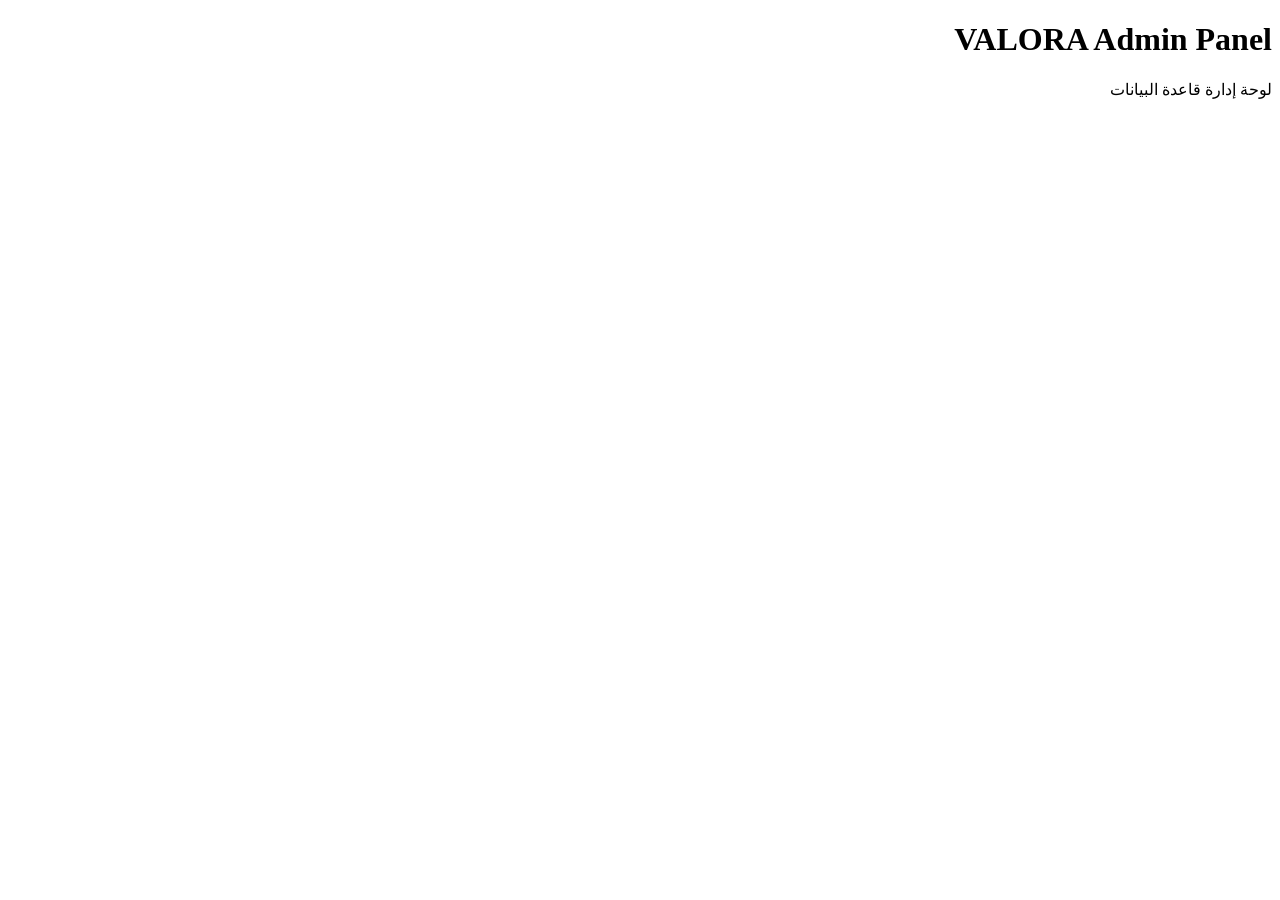
==== index.html @ ce0b0585 "Add initial HTML structure for admin panel" ====
<!DOCTYPE html>
<html lang="ar" dir="rtl">
<head>
    <meta charset="UTF-8">

    <meta name="viewport" content="width=device-width, initial-scale=1.0">

    <title>VALORA Admin Panel</title>

    <link rel="stylesheet" href="css/style.css">
</head>

<body>

    <div id="app">

        <!-- سيتم بناء لوحة الإدارة هنا -->

        <h1>VALORA Admin Panel</h1>

        <p>لوحة إدارة قاعدة البيانات</p>

    </div>


    <script src="js/app.js"></script>

</body>
</html>
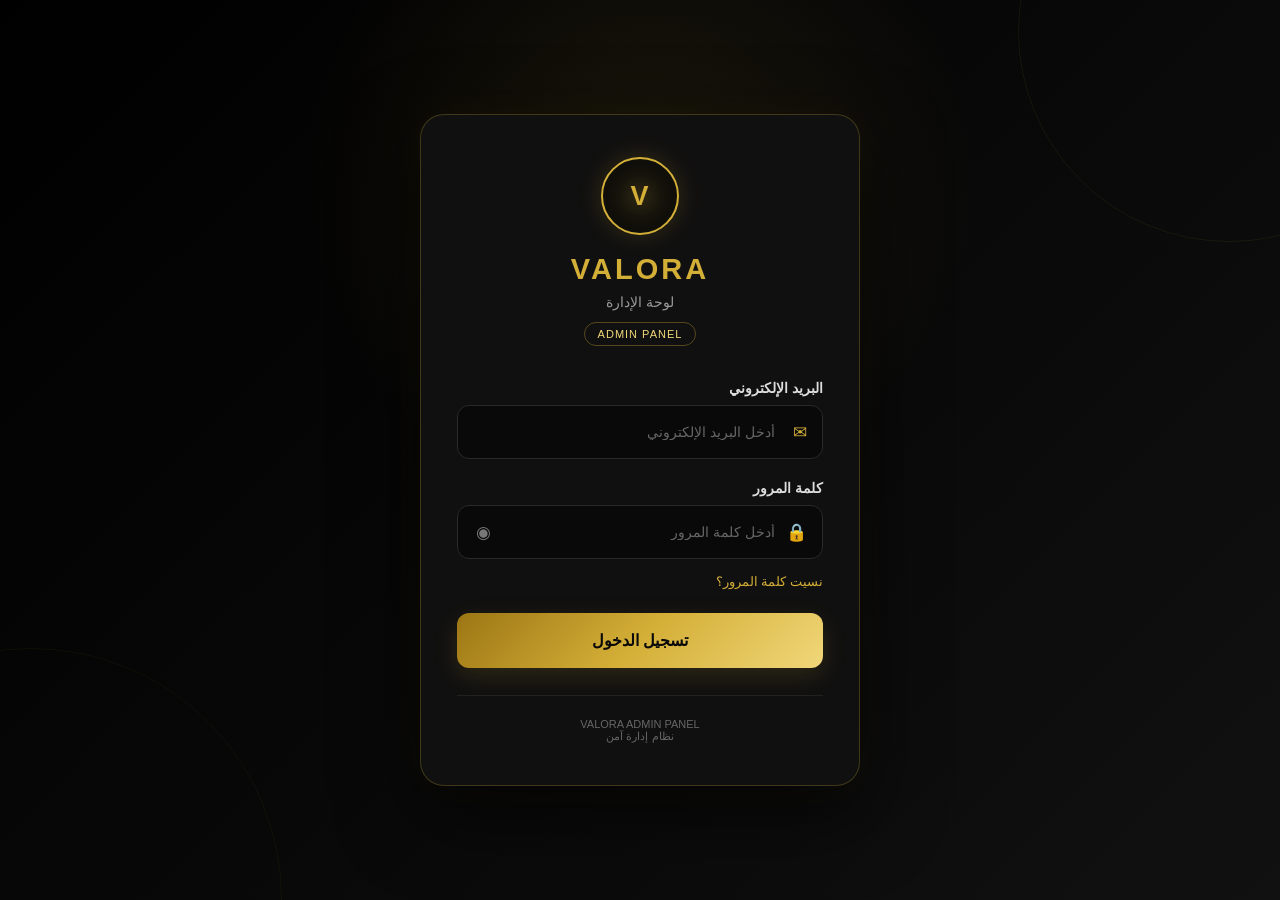
==== commit 509c9674: "Create index.html" ====
--- a/index.html
+++ b/index.html
@@ -2,28 +2,510 @@
 <html lang="ar" dir="rtl">
 <head>
     <meta charset="UTF-8">
-
     <meta name="viewport" content="width=device-width, initial-scale=1.0">
 
-    <title>VALORA Admin Panel</title>
-
-    <link rel="stylesheet" href="css/style.css">
+    <title>VALORA ADMIN - تسجيل الدخول</title>
+
+    <style>
+        * {
+            margin: 0;
+            padding: 0;
+            box-sizing: border-box;
+        }
+
+        :root {
+            --gold: #d4af37;
+            --gold-light: #f1d77a;
+            --gold-dark: #9c7614;
+            --black: #050505;
+            --black-light: #0d0d0d;
+            --card: #111111;
+            --border: rgba(212, 175, 55, 0.25);
+            --text: #ffffff;
+            --muted: #999999;
+        }
+
+        body {
+            min-height: 100vh;
+            font-family: Arial, Tahoma, sans-serif;
+            background:
+                radial-gradient(circle at 50% 20%, rgba(212, 175, 55, 0.10), transparent 35%),
+                linear-gradient(135deg, #000000 0%, #080808 50%, #111111 100%);
+            color: var(--text);
+            display: flex;
+            align-items: center;
+            justify-content: center;
+            padding: 20px;
+            overflow-x: hidden;
+        }
+
+        /* زخرفة خلفية */
+        body::before {
+            content: "";
+            position: fixed;
+            width: 420px;
+            height: 420px;
+            border: 1px solid rgba(212, 175, 55, 0.08);
+            border-radius: 50%;
+            top: -180px;
+            right: -160px;
+            pointer-events: none;
+        }
+
+        body::after {
+            content: "";
+            position: fixed;
+            width: 500px;
+            height: 500px;
+            border: 1px solid rgba(212, 175, 55, 0.06);
+            border-radius: 50%;
+            bottom: -250px;
+            left: -220px;
+            pointer-events: none;
+        }
+
+        .login-wrapper {
+            width: 100%;
+            max-width: 440px;
+            position: relative;
+            z-index: 2;
+        }
+
+        .login-card {
+            background: rgba(17, 17, 17, 0.96);
+            border: 1px solid var(--border);
+            border-radius: 24px;
+            padding: 42px 36px;
+            box-shadow:
+                0 25px 80px rgba(0, 0, 0, 0.75),
+                0 0 45px rgba(212, 175, 55, 0.06);
+            backdrop-filter: blur(15px);
+        }
+
+        /* الشعار */
+        .brand {
+            text-align: center;
+            margin-bottom: 34px;
+        }
+
+        .brand-logo {
+            width: 78px;
+            height: 78px;
+            margin: 0 auto 18px;
+            border-radius: 50%;
+            display: flex;
+            align-items: center;
+            justify-content: center;
+            border: 2px solid var(--gold);
+            background:
+                radial-gradient(circle, rgba(212, 175, 55, 0.18), transparent 65%),
+                #090909;
+            box-shadow:
+                0 0 25px rgba(212, 175, 55, 0.18),
+                inset 0 0 20px rgba(212, 175, 55, 0.08);
+        }
+
+        .brand-logo span {
+            color: var(--gold);
+            font-size: 27px;
+            font-weight: 800;
+            letter-spacing: 1px;
+        }
+
+        .brand h1 {
+            color: var(--gold);
+            font-size: 29px;
+            letter-spacing: 3px;
+            font-weight: 800;
+            margin-bottom: 8px;
+        }
+
+        .brand p {
+            color: var(--muted);
+            font-size: 14px;
+        }
+
+        .admin-badge {
+            display: inline-block;
+            margin-top: 12px;
+            padding: 5px 13px;
+            border: 1px solid rgba(212, 175, 55, 0.35);
+            border-radius: 20px;
+            color: var(--gold-light);
+            font-size: 11px;
+            letter-spacing: 1px;
+        }
+
+        /* النموذج */
+        .form-group {
+            margin-bottom: 21px;
+        }
+
+        .form-group label {
+            display: block;
+            color: #dddddd;
+            font-size: 14px;
+            font-weight: 600;
+            margin-bottom: 9px;
+        }
+
+        .input-wrapper {
+            position: relative;
+        }
+
+        .input-icon {
+            position: absolute;
+            right: 16px;
+            top: 50%;
+            transform: translateY(-50%);
+            color: var(--gold);
+            font-size: 17px;
+            pointer-events: none;
+        }
+
+        .form-control {
+            width: 100%;
+            height: 54px;
+            border: 1px solid #292929;
+            border-radius: 12px;
+            background: #090909;
+            color: #ffffff;
+            padding: 0 47px 0 16px;
+            outline: none;
+            font-size: 14px;
+            transition: 0.25s ease;
+        }
+
+        .form-control::placeholder {
+            color: #666666;
+        }
+
+        .form-control:focus {
+            border-color: var(--gold);
+            box-shadow: 0 0 0 3px rgba(212, 175, 55, 0.08);
+            background: #0c0c0c;
+        }
+
+        .password-toggle {
+            position: absolute;
+            left: 15px;
+            top: 50%;
+            transform: translateY(-50%);
+            background: transparent;
+            border: 0;
+            color: #777777;
+            cursor: pointer;
+            font-size: 17px;
+            padding: 4px;
+        }
+
+        .password-toggle:hover {
+            color: var(--gold);
+        }
+
+        /* نسيت كلمة المرور */
+        .forgot-row {
+            display: flex;
+            justify-content: flex-start;
+            margin-top: -6px;
+            margin-bottom: 24px;
+        }
+
+        .forgot-link {
+            color: var(--gold);
+            text-decoration: none;
+            font-size: 13px;
+            transition: 0.2s ease;
+        }
+
+        .forgot-link:hover {
+            color: var(--gold-light);
+            text-decoration: underline;
+        }
+
+        /* زر الدخول */
+        .login-button {
+            width: 100%;
+            height: 55px;
+            border: none;
+            border-radius: 12px;
+            background: linear-gradient(
+                135deg,
+                var(--gold-dark),
+                var(--gold),
+                var(--gold-light)
+            );
+            color: #090909;
+            font-size: 16px;
+            font-weight: 800;
+            cursor: pointer;
+            transition: 0.25s ease;
+            box-shadow: 0 8px 25px rgba(212, 175, 55, 0.15);
+        }
+
+        .login-button:hover {
+            transform: translateY(-2px);
+            box-shadow: 0 12px 32px rgba(212, 175, 55, 0.25);
+        }
+
+        .login-button:active {
+            transform: translateY(0);
+        }
+
+        /* رسالة الخطأ */
+        .message {
+            display: none;
+            margin-top: 17px;
+            padding: 12px 14px;
+            border-radius: 10px;
+            text-align: center;
+            font-size: 13px;
+        }
+
+        .message.error {
+            display: block;
+            color: #ff8f8f;
+            background: rgba(255, 60, 60, 0.08);
+            border: 1px solid rgba(255, 60, 60, 0.20);
+        }
+
+        /* أسفل الصفحة */
+        .footer {
+            text-align: center;
+            margin-top: 27px;
+            padding-top: 22px;
+            border-top: 1px solid #222222;
+            color: #666666;
+            font-size: 11px;
+        }
+
+        .footer strong {
+            color: #888888;
+        }
+
+        /* الموبايل */
+        @media (max-width: 480px) {
+            body {
+                padding: 14px;
+            }
+
+            .login-card {
+                padding: 34px 22px;
+                border-radius: 20px;
+            }
+
+            .brand h1 {
+                font-size: 25px;
+            }
+
+            .brand-logo {
+                width: 70px;
+                height: 70px;
+            }
+
+            .form-control {
+                height: 52px;
+            }
+
+            .login-button {
+                height: 53px;
+            }
+        }
+    </style>
 </head>
 
 <body>
 
-    <div id="app">
-
-        <!-- سيتم بناء لوحة الإدارة هنا -->
-
-        <h1>VALORA Admin Panel</h1>
-
-        <p>لوحة إدارة قاعدة البيانات</p>
-
-    </div>
-
-
-    <script src="js/app.js"></script>
+    <main class="login-wrapper">
+
+        <section class="login-card">
+
+            <div class="brand">
+
+                <div class="brand-logo">
+                    <span>V</span>
+                </div>
+
+                <h1>VALORA</h1>
+
+                <p>لوحة الإدارة</p>
+
+                <span class="admin-badge">
+                    ADMIN PANEL
+                </span>
+
+            </div>
+
+            <form id="loginForm" autocomplete="on">
+
+                <!-- البريد الإلكتروني -->
+                <div class="form-group">
+
+                    <label for="email">
+                        البريد الإلكتروني
+                    </label>
+
+                    <div class="input-wrapper">
+
+                        <span class="input-icon">✉</span>
+
+                        <input
+                            type="email"
+                            id="email"
+                            name="email"
+                            class="form-control"
+                            placeholder="أدخل البريد الإلكتروني"
+                            autocomplete="email"
+                            required
+                        >
+
+                    </div>
+
+                </div>
+
+                <!-- كلمة المرور -->
+                <div class="form-group">
+
+                    <label for="password">
+                        كلمة المرور
+                    </label>
+
+                    <div class="input-wrapper">
+
+                        <span class="input-icon">🔒</span>
+
+                        <input
+                            type="password"
+                            id="password"
+                            name="password"
+                            class="form-control"
+                            placeholder="أدخل كلمة المرور"
+                            autocomplete="current-password"
+                            required
+                        >
+
+                        <button
+                            type="button"
+                            class="password-toggle"
+                            id="togglePassword"
+                            aria-label="إظهار كلمة المرور"
+                        >
+                            ◉
+                        </button>
+
+                    </div>
+
+                </div>
+
+                <!-- نسيت كلمة المرور -->
+                <div class="forgot-row">
+
+                    <a
+                        href="forgot-password.html"
+                        class="forgot-link"
+                    >
+                        نسيت كلمة المرور؟
+                    </a>
+
+                </div>
+
+                <!-- تسجيل الدخول -->
+                <button
+                    type="submit"
+                    class="login-button"
+                >
+                    تسجيل الدخول
+                </button>
+
+                <div
+                    id="loginMessage"
+                    class="message"
+                ></div>
+
+            </form>
+
+            <div class="footer">
+                VALORA ADMIN PANEL
+                <br>
+                <span>نظام إدارة آمن</span>
+            </div>
+
+        </section>
+
+    </main>
+
+    <script>
+        // إظهار وإخفاء كلمة المرور
+        const togglePassword = document.getElementById("togglePassword");
+        const passwordInput = document.getElementById("password");
+
+        togglePassword.addEventListener("click", function () {
+
+            const isPassword =
+                passwordInput.type === "password";
+
+            passwordInput.type =
+                isPassword ? "text" : "password";
+
+            togglePassword.textContent =
+                isPassword ? "◉" : "◌";
+
+            togglePassword.setAttribute(
+                "aria-label",
+                isPassword
+                    ? "إخفاء كلمة المرور"
+                    : "إظهار كلمة المرور"
+            );
+        });
+
+        // النموذج حالياً تجريبي فقط
+        // سيتم ربط تسجيل الدخول بالـ API وقاعدة البيانات لاحقاً
+        const loginForm = document.getElementById("loginForm");
+        const loginMessage = document.getElementById("loginMessage");
+
+        loginForm.addEventListener("submit", function (event) {
+
+            event.preventDefault();
+
+            loginMessage.className = "message";
+            loginMessage.textContent = "";
+
+            const email =
+                document.getElementById("email").value.trim();
+
+            const password =
+                document.getElementById("password").value;
+
+            if (!email || !password) {
+                loginMessage.textContent =
+                    "يرجى إدخال البريد الإلكتروني وكلمة المرور.";
+
+                loginMessage.className =
+                    "message error";
+
+                return;
+            }
+
+            /*
+                لاحقاً سنضع هنا:
+
+                fetch("API_URL/login", {
+                    method: "POST",
+                    ...
+                });
+
+                ولن نضع بيانات المدير داخل HTML.
+                تسجيل الدخول الحقيقي سيكون عن طريق API
+                وقاعدة البيانات.
+            */
+
+            loginMessage.textContent =
+                "واجهة تسجيل الدخول جاهزة للربط بالنظام.";
+
+            loginMessage.className =
+                "message error";
+        });
+    </script>
 
 </body>
 </html>
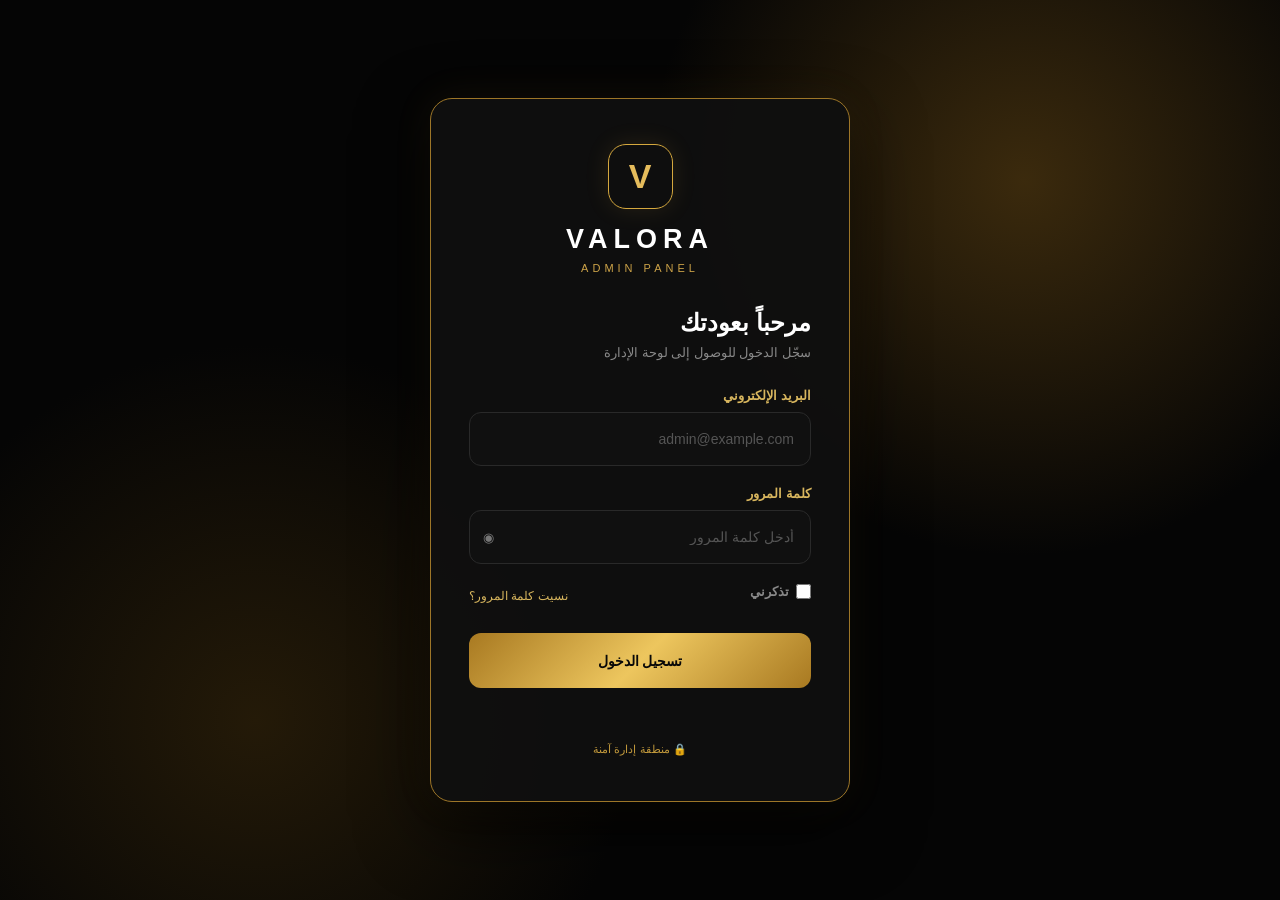
==== commit 0c8911d9: "Rename login.html to index.html" ====
--- a/index.html
+++ b/index.html
@@ -1,511 +1,315 @@
 <!DOCTYPE html>
 <html lang="ar" dir="rtl">
 <head>
-    <meta charset="UTF-8">
-    <meta name="viewport" content="width=device-width, initial-scale=1.0">
-
-    <title>VALORA ADMIN - تسجيل الدخول</title>
-
-    <style>
-        * {
-            margin: 0;
-            padding: 0;
-            box-sizing: border-box;
-        }
-
-        :root {
-            --gold: #d4af37;
-            --gold-light: #f1d77a;
-            --gold-dark: #9c7614;
-            --black: #050505;
-            --black-light: #0d0d0d;
-            --card: #111111;
-            --border: rgba(212, 175, 55, 0.25);
-            --text: #ffffff;
-            --muted: #999999;
-        }
-
-        body {
-            min-height: 100vh;
-            font-family: Arial, Tahoma, sans-serif;
-            background:
-                radial-gradient(circle at 50% 20%, rgba(212, 175, 55, 0.10), transparent 35%),
-                linear-gradient(135deg, #000000 0%, #080808 50%, #111111 100%);
-            color: var(--text);
-            display: flex;
-            align-items: center;
-            justify-content: center;
-            padding: 20px;
-            overflow-x: hidden;
-        }
-
-        /* زخرفة خلفية */
-        body::before {
-            content: "";
-            position: fixed;
-            width: 420px;
-            height: 420px;
-            border: 1px solid rgba(212, 175, 55, 0.08);
-            border-radius: 50%;
-            top: -180px;
-            right: -160px;
-            pointer-events: none;
-        }
-
-        body::after {
-            content: "";
-            position: fixed;
-            width: 500px;
-            height: 500px;
-            border: 1px solid rgba(212, 175, 55, 0.06);
-            border-radius: 50%;
-            bottom: -250px;
-            left: -220px;
-            pointer-events: none;
-        }
-
-        .login-wrapper {
-            width: 100%;
-            max-width: 440px;
-            position: relative;
-            z-index: 2;
-        }
-
-        .login-card {
-            background: rgba(17, 17, 17, 0.96);
-            border: 1px solid var(--border);
-            border-radius: 24px;
-            padding: 42px 36px;
-            box-shadow:
-                0 25px 80px rgba(0, 0, 0, 0.75),
-                0 0 45px rgba(212, 175, 55, 0.06);
-            backdrop-filter: blur(15px);
-        }
-
-        /* الشعار */
-        .brand {
-            text-align: center;
-            margin-bottom: 34px;
-        }
-
-        .brand-logo {
-            width: 78px;
-            height: 78px;
-            margin: 0 auto 18px;
-            border-radius: 50%;
-            display: flex;
-            align-items: center;
-            justify-content: center;
-            border: 2px solid var(--gold);
-            background:
-                radial-gradient(circle, rgba(212, 175, 55, 0.18), transparent 65%),
-                #090909;
-            box-shadow:
-                0 0 25px rgba(212, 175, 55, 0.18),
-                inset 0 0 20px rgba(212, 175, 55, 0.08);
-        }
-
-        .brand-logo span {
-            color: var(--gold);
-            font-size: 27px;
-            font-weight: 800;
-            letter-spacing: 1px;
-        }
-
-        .brand h1 {
-            color: var(--gold);
-            font-size: 29px;
-            letter-spacing: 3px;
-            font-weight: 800;
-            margin-bottom: 8px;
-        }
-
-        .brand p {
-            color: var(--muted);
-            font-size: 14px;
-        }
-
-        .admin-badge {
-            display: inline-block;
-            margin-top: 12px;
-            padding: 5px 13px;
-            border: 1px solid rgba(212, 175, 55, 0.35);
-            border-radius: 20px;
-            color: var(--gold-light);
-            font-size: 11px;
-            letter-spacing: 1px;
-        }
-
-        /* النموذج */
-        .form-group {
-            margin-bottom: 21px;
-        }
-
-        .form-group label {
-            display: block;
-            color: #dddddd;
-            font-size: 14px;
-            font-weight: 600;
-            margin-bottom: 9px;
-        }
-
-        .input-wrapper {
-            position: relative;
-        }
-
-        .input-icon {
-            position: absolute;
-            right: 16px;
-            top: 50%;
-            transform: translateY(-50%);
-            color: var(--gold);
-            font-size: 17px;
-            pointer-events: none;
-        }
-
-        .form-control {
-            width: 100%;
-            height: 54px;
-            border: 1px solid #292929;
-            border-radius: 12px;
-            background: #090909;
-            color: #ffffff;
-            padding: 0 47px 0 16px;
-            outline: none;
-            font-size: 14px;
-            transition: 0.25s ease;
-        }
-
-        .form-control::placeholder {
-            color: #666666;
-        }
-
-        .form-control:focus {
-            border-color: var(--gold);
-            box-shadow: 0 0 0 3px rgba(212, 175, 55, 0.08);
-            background: #0c0c0c;
-        }
-
-        .password-toggle {
-            position: absolute;
-            left: 15px;
-            top: 50%;
-            transform: translateY(-50%);
-            background: transparent;
-            border: 0;
-            color: #777777;
-            cursor: pointer;
-            font-size: 17px;
-            padding: 4px;
-        }
-
-        .password-toggle:hover {
-            color: var(--gold);
-        }
-
-        /* نسيت كلمة المرور */
-        .forgot-row {
-            display: flex;
-            justify-content: flex-start;
-            margin-top: -6px;
-            margin-bottom: 24px;
-        }
-
-        .forgot-link {
-            color: var(--gold);
-            text-decoration: none;
-            font-size: 13px;
-            transition: 0.2s ease;
-        }
-
-        .forgot-link:hover {
-            color: var(--gold-light);
-            text-decoration: underline;
-        }
-
-        /* زر الدخول */
-        .login-button {
-            width: 100%;
-            height: 55px;
-            border: none;
-            border-radius: 12px;
-            background: linear-gradient(
-                135deg,
-                var(--gold-dark),
-                var(--gold),
-                var(--gold-light)
-            );
-            color: #090909;
-            font-size: 16px;
-            font-weight: 800;
-            cursor: pointer;
-            transition: 0.25s ease;
-            box-shadow: 0 8px 25px rgba(212, 175, 55, 0.15);
-        }
-
-        .login-button:hover {
-            transform: translateY(-2px);
-            box-shadow: 0 12px 32px rgba(212, 175, 55, 0.25);
-        }
-
-        .login-button:active {
-            transform: translateY(0);
-        }
-
-        /* رسالة الخطأ */
-        .message {
-            display: none;
-            margin-top: 17px;
-            padding: 12px 14px;
-            border-radius: 10px;
-            text-align: center;
-            font-size: 13px;
-        }
-
-        .message.error {
-            display: block;
-            color: #ff8f8f;
-            background: rgba(255, 60, 60, 0.08);
-            border: 1px solid rgba(255, 60, 60, 0.20);
-        }
-
-        /* أسفل الصفحة */
-        .footer {
-            text-align: center;
-            margin-top: 27px;
-            padding-top: 22px;
-            border-top: 1px solid #222222;
-            color: #666666;
-            font-size: 11px;
-        }
-
-        .footer strong {
-            color: #888888;
-        }
-
-        /* الموبايل */
-        @media (max-width: 480px) {
-            body {
-                padding: 14px;
-            }
-
-            .login-card {
-                padding: 34px 22px;
-                border-radius: 20px;
-            }
-
-            .brand h1 {
-                font-size: 25px;
-            }
-
-            .brand-logo {
-                width: 70px;
-                height: 70px;
-            }
-
-            .form-control {
-                height: 52px;
-            }
-
-            .login-button {
-                height: 53px;
-            }
-        }
-    </style>
+  <meta charset="UTF-8">
+  <meta name="viewport" content="width=device-width, initial-scale=1.0">
+  <title>VALORA Admin — تسجيل الدخول</title>
+
+  <style>
+    * {
+      box-sizing: border-box;
+      margin: 0;
+      padding: 0;
+    }
+
+    body {
+      min-height: 100vh;
+      display: flex;
+      align-items: center;
+      justify-content: center;
+      font-family: Arial, sans-serif;
+      background:
+        radial-gradient(circle at 80% 20%, #3b2a0d 0%, transparent 30%),
+        radial-gradient(circle at 20% 80%, #241a08 0%, transparent 30%),
+        #050505;
+      color: #fff;
+    }
+
+    .login-box {
+      width: 420px;
+      padding: 45px 38px;
+      background: rgba(15, 15, 15, .96);
+      border: 1px solid #9d7628;
+      border-radius: 22px;
+      box-shadow:
+        0 25px 70px rgba(0, 0, 0, .7),
+        0 0 40px rgba(212, 166, 67, .08);
+    }
+
+    .logo {
+      text-align: center;
+      margin-bottom: 35px;
+    }
+
+    .logo-icon {
+      width: 65px;
+      height: 65px;
+      margin: auto;
+      display: flex;
+      align-items: center;
+      justify-content: center;
+      border: 1px solid #d5a83e;
+      border-radius: 18px;
+      color: #e5bc5c;
+      font-size: 34px;
+      font-weight: bold;
+      box-shadow: 0 0 25px rgba(213, 168, 62, .12);
+    }
+
+    .logo h1 {
+      margin-top: 15px;
+      letter-spacing: 6px;
+      font-size: 27px;
+    }
+
+    .logo span {
+      display: block;
+      margin-top: 7px;
+      color: #cda348;
+      font-size: 11px;
+      letter-spacing: 4px;
+    }
+
+    h2 {
+      margin-bottom: 8px;
+      font-size: 24px;
+    }
+
+    .subtitle {
+      color: #888;
+      font-size: 13px;
+      margin-bottom: 28px;
+    }
+
+    .input-group {
+      margin-bottom: 20px;
+    }
+
+    label {
+      display: block;
+      margin-bottom: 9px;
+      color: #d8b65e;
+      font-size: 13px;
+      font-weight: bold;
+    }
+
+    input {
+      width: 100%;
+      height: 54px;
+      padding: 0 16px;
+      border: 1px solid #292929;
+      border-radius: 12px;
+      background: #101010;
+      color: white;
+      outline: none;
+      font-size: 14px;
+      transition: .2s;
+    }
+
+    input:focus {
+      border-color: #d3a63d;
+      box-shadow: 0 0 0 3px rgba(211, 166, 61, .08);
+    }
+
+    input::placeholder {
+      color: #555;
+    }
+
+    .password-box {
+      position: relative;
+    }
+
+    .password-box input {
+      padding-left: 48px;
+    }
+
+    .show-password {
+      position: absolute;
+      left: 14px;
+      top: 50%;
+      transform: translateY(-50%);
+      border: 0;
+      background: none;
+      color: #777;
+      cursor: pointer;
+    }
+
+    .options {
+      display: flex;
+      justify-content: space-between;
+      align-items: center;
+      margin: 5px 0 25px;
+      font-size: 12px;
+    }
+
+    .remember {
+      display: flex;
+      align-items: center;
+      gap: 7px;
+      color: #888;
+    }
+
+    .remember input {
+      width: 15px;
+      height: 15px;
+      accent-color: #d3a63d;
+    }
+
+    .forgot {
+      color: #d8b65e;
+      text-decoration: none;
+    }
+
+    .login-btn {
+      width: 100%;
+      height: 55px;
+      border: 0;
+      border-radius: 12px;
+      background: linear-gradient(135deg, #a87921, #edc65e, #a87921);
+      color: #080808;
+      font-weight: bold;
+      font-size: 14px;
+      cursor: pointer;
+      transition: .2s;
+    }
+
+    .login-btn:hover {
+      transform: translateY(-2px);
+      box-shadow: 0 12px 30px rgba(211, 166, 61, .2);
+    }
+
+    .security {
+      margin-top: 25px;
+      text-align: center;
+      color: #666;
+      font-size: 11px;
+    }
+
+    .security span {
+      color: #c39a3c;
+    }
+
+    .error {
+      color: #e46b6b;
+      text-align: center;
+      font-size: 12px;
+      margin-top: 14px;
+      min-height: 16px;
+    }
+
+    @media (max-width: 500px) {
+      .login-box {
+        width: calc(100% - 28px);
+        padding: 35px 22px;
+      }
+    }
+  </style>
 </head>
 
 <body>
 
-    <main class="login-wrapper">
-
-        <section class="login-card">
-
-            <div class="brand">
-
-                <div class="brand-logo">
-                    <span>V</span>
-                </div>
-
-                <h1>VALORA</h1>
-
-                <p>لوحة الإدارة</p>
-
-                <span class="admin-badge">
-                    ADMIN PANEL
-                </span>
-
-            </div>
-
-            <form id="loginForm" autocomplete="on">
-
-                <!-- البريد الإلكتروني -->
-                <div class="form-group">
-
-                    <label for="email">
-                        البريد الإلكتروني
-                    </label>
-
-                    <div class="input-wrapper">
-
-                        <span class="input-icon">✉</span>
-
-                        <input
-                            type="email"
-                            id="email"
-                            name="email"
-                            class="form-control"
-                            placeholder="أدخل البريد الإلكتروني"
-                            autocomplete="email"
-                            required
-                        >
-
-                    </div>
-
-                </div>
-
-                <!-- كلمة المرور -->
-                <div class="form-group">
-
-                    <label for="password">
-                        كلمة المرور
-                    </label>
-
-                    <div class="input-wrapper">
-
-                        <span class="input-icon">🔒</span>
-
-                        <input
-                            type="password"
-                            id="password"
-                            name="password"
-                            class="form-control"
-                            placeholder="أدخل كلمة المرور"
-                            autocomplete="current-password"
-                            required
-                        >
-
-                        <button
-                            type="button"
-                            class="password-toggle"
-                            id="togglePassword"
-                            aria-label="إظهار كلمة المرور"
-                        >
-                            ◉
-                        </button>
-
-                    </div>
-
-                </div>
-
-                <!-- نسيت كلمة المرور -->
-                <div class="forgot-row">
-
-                    <a
-                        href="forgot-password.html"
-                        class="forgot-link"
-                    >
-                        نسيت كلمة المرور؟
-                    </a>
-
-                </div>
-
-                <!-- تسجيل الدخول -->
-                <button
-                    type="submit"
-                    class="login-button"
-                >
-                    تسجيل الدخول
-                </button>
-
-                <div
-                    id="loginMessage"
-                    class="message"
-                ></div>
-
-            </form>
-
-            <div class="footer">
-                VALORA ADMIN PANEL
-                <br>
-                <span>نظام إدارة آمن</span>
-            </div>
-
-        </section>
-
-    </main>
-
-    <script>
-        // إظهار وإخفاء كلمة المرور
-        const togglePassword = document.getElementById("togglePassword");
-        const passwordInput = document.getElementById("password");
-
-        togglePassword.addEventListener("click", function () {
-
-            const isPassword =
-                passwordInput.type === "password";
-
-            passwordInput.type =
-                isPassword ? "text" : "password";
-
-            togglePassword.textContent =
-                isPassword ? "◉" : "◌";
-
-            togglePassword.setAttribute(
-                "aria-label",
-                isPassword
-                    ? "إخفاء كلمة المرور"
-                    : "إظهار كلمة المرور"
-            );
-        });
-
-        // النموذج حالياً تجريبي فقط
-        // سيتم ربط تسجيل الدخول بالـ API وقاعدة البيانات لاحقاً
-        const loginForm = document.getElementById("loginForm");
-        const loginMessage = document.getElementById("loginMessage");
-
-        loginForm.addEventListener("submit", function (event) {
-
-            event.preventDefault();
-
-            loginMessage.className = "message";
-            loginMessage.textContent = "";
-
-            const email =
-                document.getElementById("email").value.trim();
-
-            const password =
-                document.getElementById("password").value;
-
-            if (!email || !password) {
-                loginMessage.textContent =
-                    "يرجى إدخال البريد الإلكتروني وكلمة المرور.";
-
-                loginMessage.className =
-                    "message error";
-
-                return;
-            }
-
-            /*
-                لاحقاً سنضع هنا:
-
-                fetch("API_URL/login", {
-                    method: "POST",
-                    ...
-                });
-
-                ولن نضع بيانات المدير داخل HTML.
-                تسجيل الدخول الحقيقي سيكون عن طريق API
-                وقاعدة البيانات.
-            */
-
-            loginMessage.textContent =
-                "واجهة تسجيل الدخول جاهزة للربط بالنظام.";
-
-            loginMessage.className =
-                "message error";
-        });
-    </script>
+  <div class="login-box">
+
+    <div class="logo">
+      <div class="logo-icon">V</div>
+      <h1>VALORA</h1>
+      <span>ADMIN PANEL</span>
+    </div>
+
+    <h2>مرحباً بعودتك</h2>
+    <p class="subtitle">سجّل الدخول للوصول إلى لوحة الإدارة</p>
+
+    <form id="loginForm">
+
+      <div class="input-group">
+        <label for="email">البريد الإلكتروني</label>
+        <input
+          type="email"
+          id="email"
+          placeholder="admin@example.com"
+          autocomplete="email"
+          required
+        >
+      </div>
+
+      <div class="input-group">
+        <label for="password">كلمة المرور</label>
+
+        <div class="password-box">
+          <input
+            type="password"
+            id="password"
+            placeholder="أدخل كلمة المرور"
+            autocomplete="current-password"
+            required
+          >
+
+          <button
+            type="button"
+            class="show-password"
+            id="showPassword"
+          >◉</button>
+        </div>
+      </div>
+
+      <div class="options">
+
+        <label class="remember">
+          <input type="checkbox" id="remember">
+          <span>تذكرني</span>
+        </label>
+
+        <a href="#" class="forgot">نسيت كلمة المرور؟</a>
+
+      </div>
+
+      <button type="submit" class="login-btn">
+        تسجيل الدخول
+      </button>
+
+      <div class="error" id="error"></div>
+
+    </form>
+
+    <div class="security">
+      🔒 <span>منطقة إدارة آمنة</span>
+    </div>
+
+  </div>
+
+  <script>
+    const password = document.getElementById("password");
+    const showPassword = document.getElementById("showPassword");
+    const form = document.getElementById("loginForm");
+    const error = document.getElementById("error");
+
+    showPassword.addEventListener("click", () => {
+      if (password.type === "password") {
+        password.type = "text";
+        showPassword.textContent = "◉";
+      } else {
+        password.type = "password";
+        showPassword.textContent = "◉";
+      }
+    });
+
+    form.addEventListener("submit", (e) => {
+      e.preventDefault();
+
+      const email = document.getElementById("email").value.trim();
+      const pass = password.value.trim();
+
+      if (!email || !pass) {
+        error.textContent = "يرجى إدخال البريد الإلكتروني وكلمة المرور";
+        return;
+      }
+
+      error.textContent = "";
+
+      // لاحقاً سنربط تسجيل الدخول بالـ Backend والـ Database
+      console.log("Login:", email);
+    });
+  </script>
 
 </body>
 </html>
